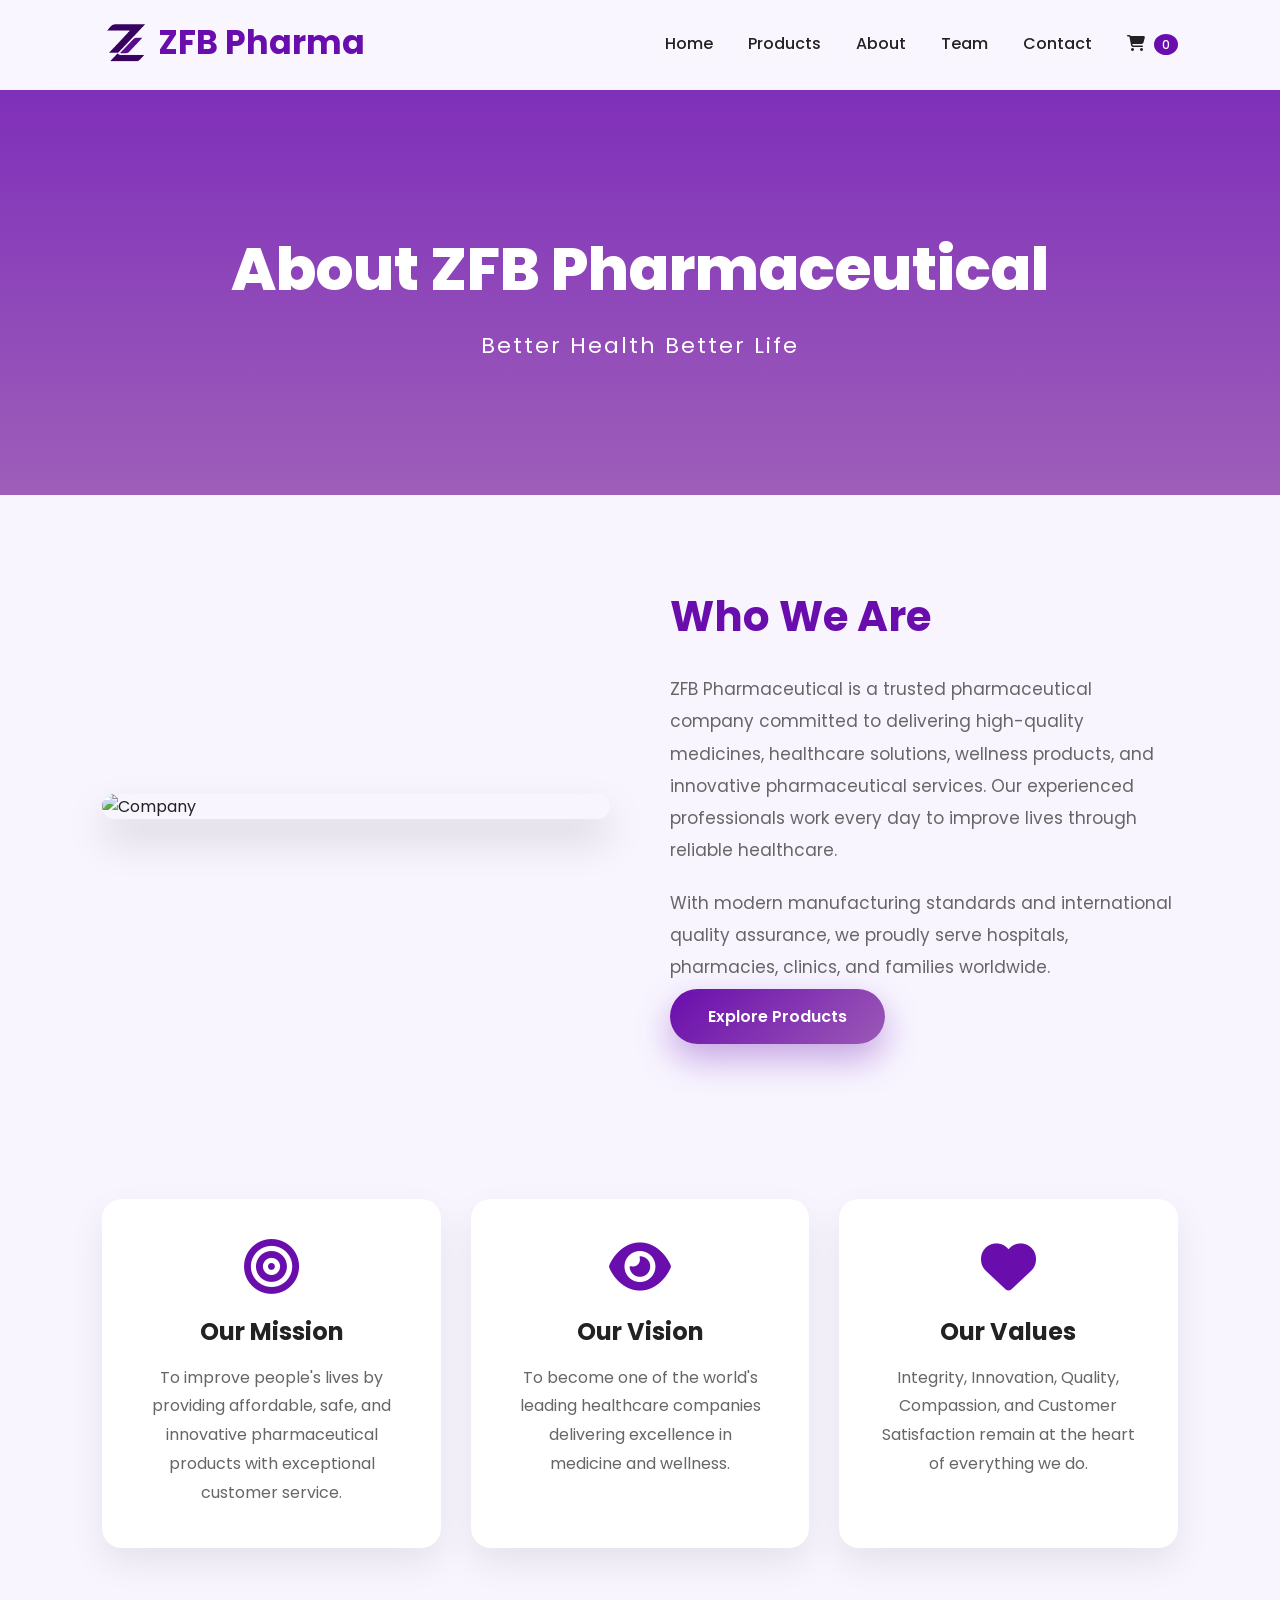
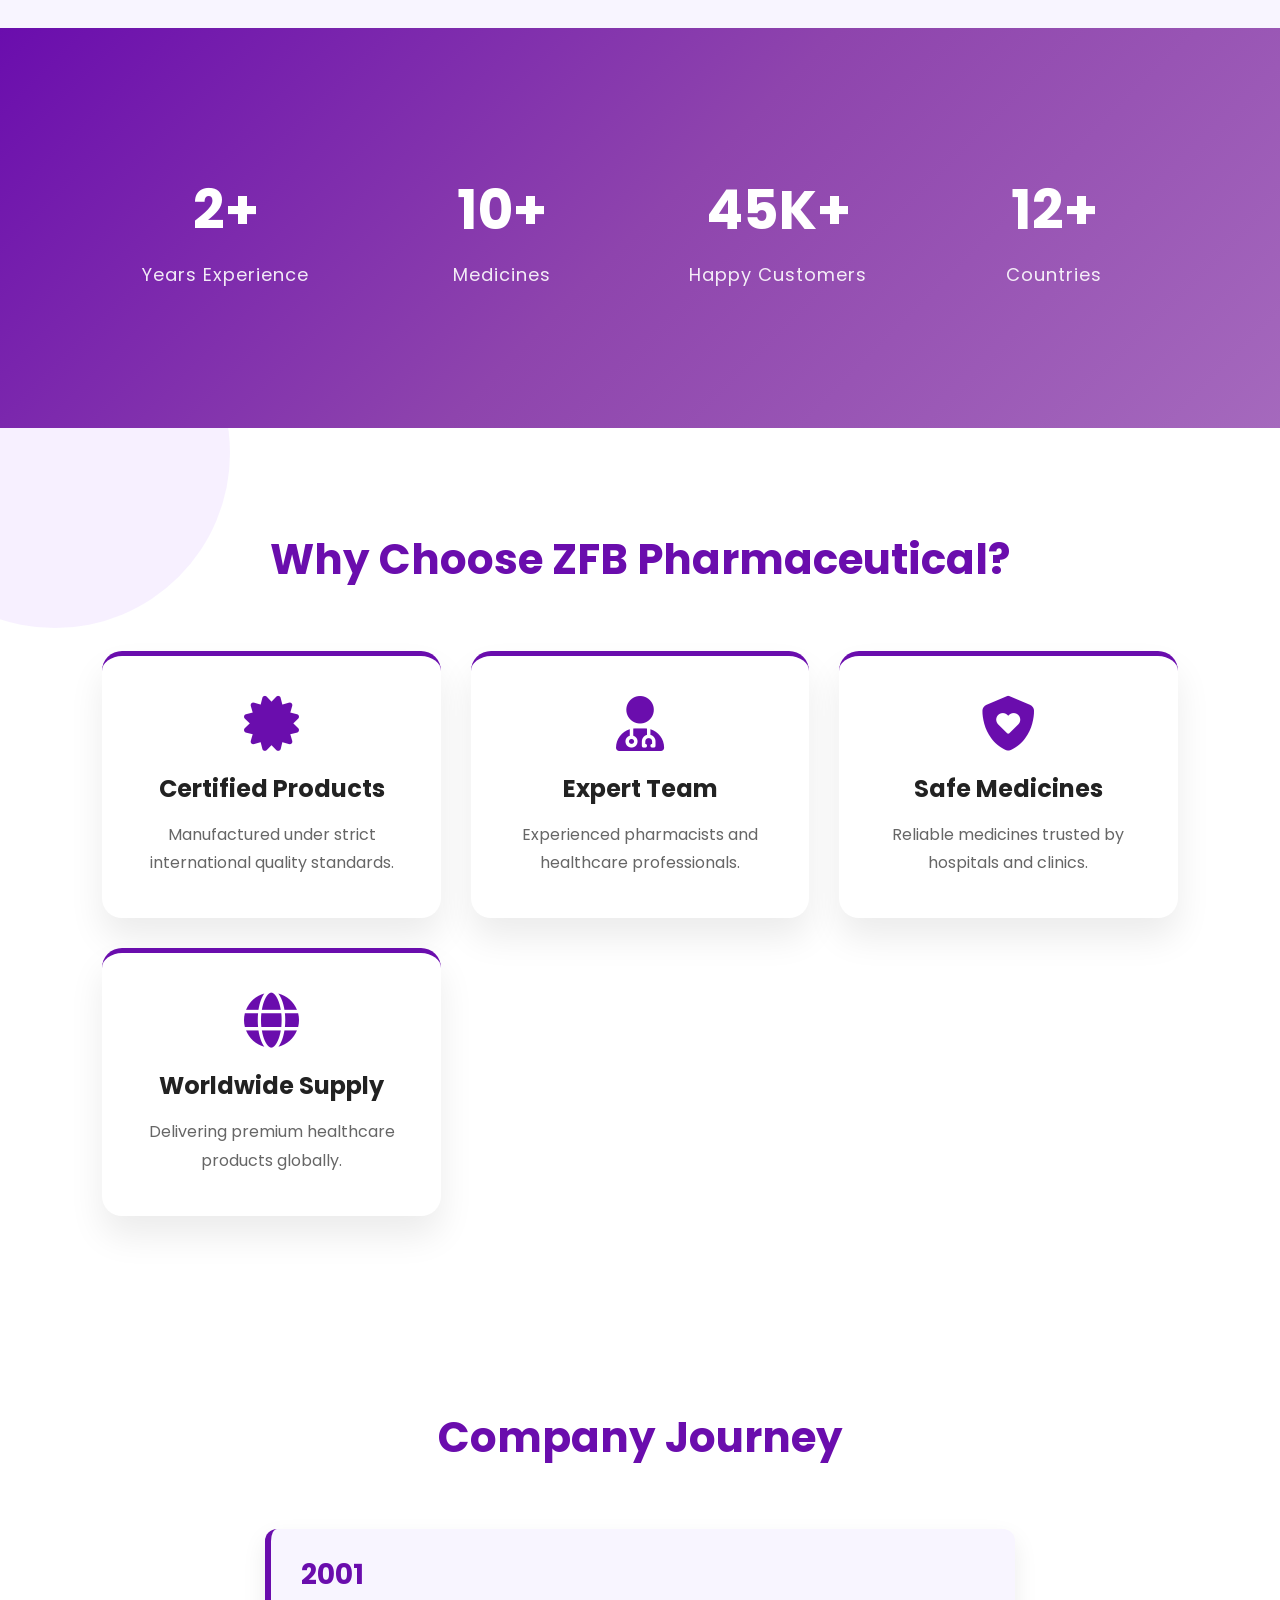
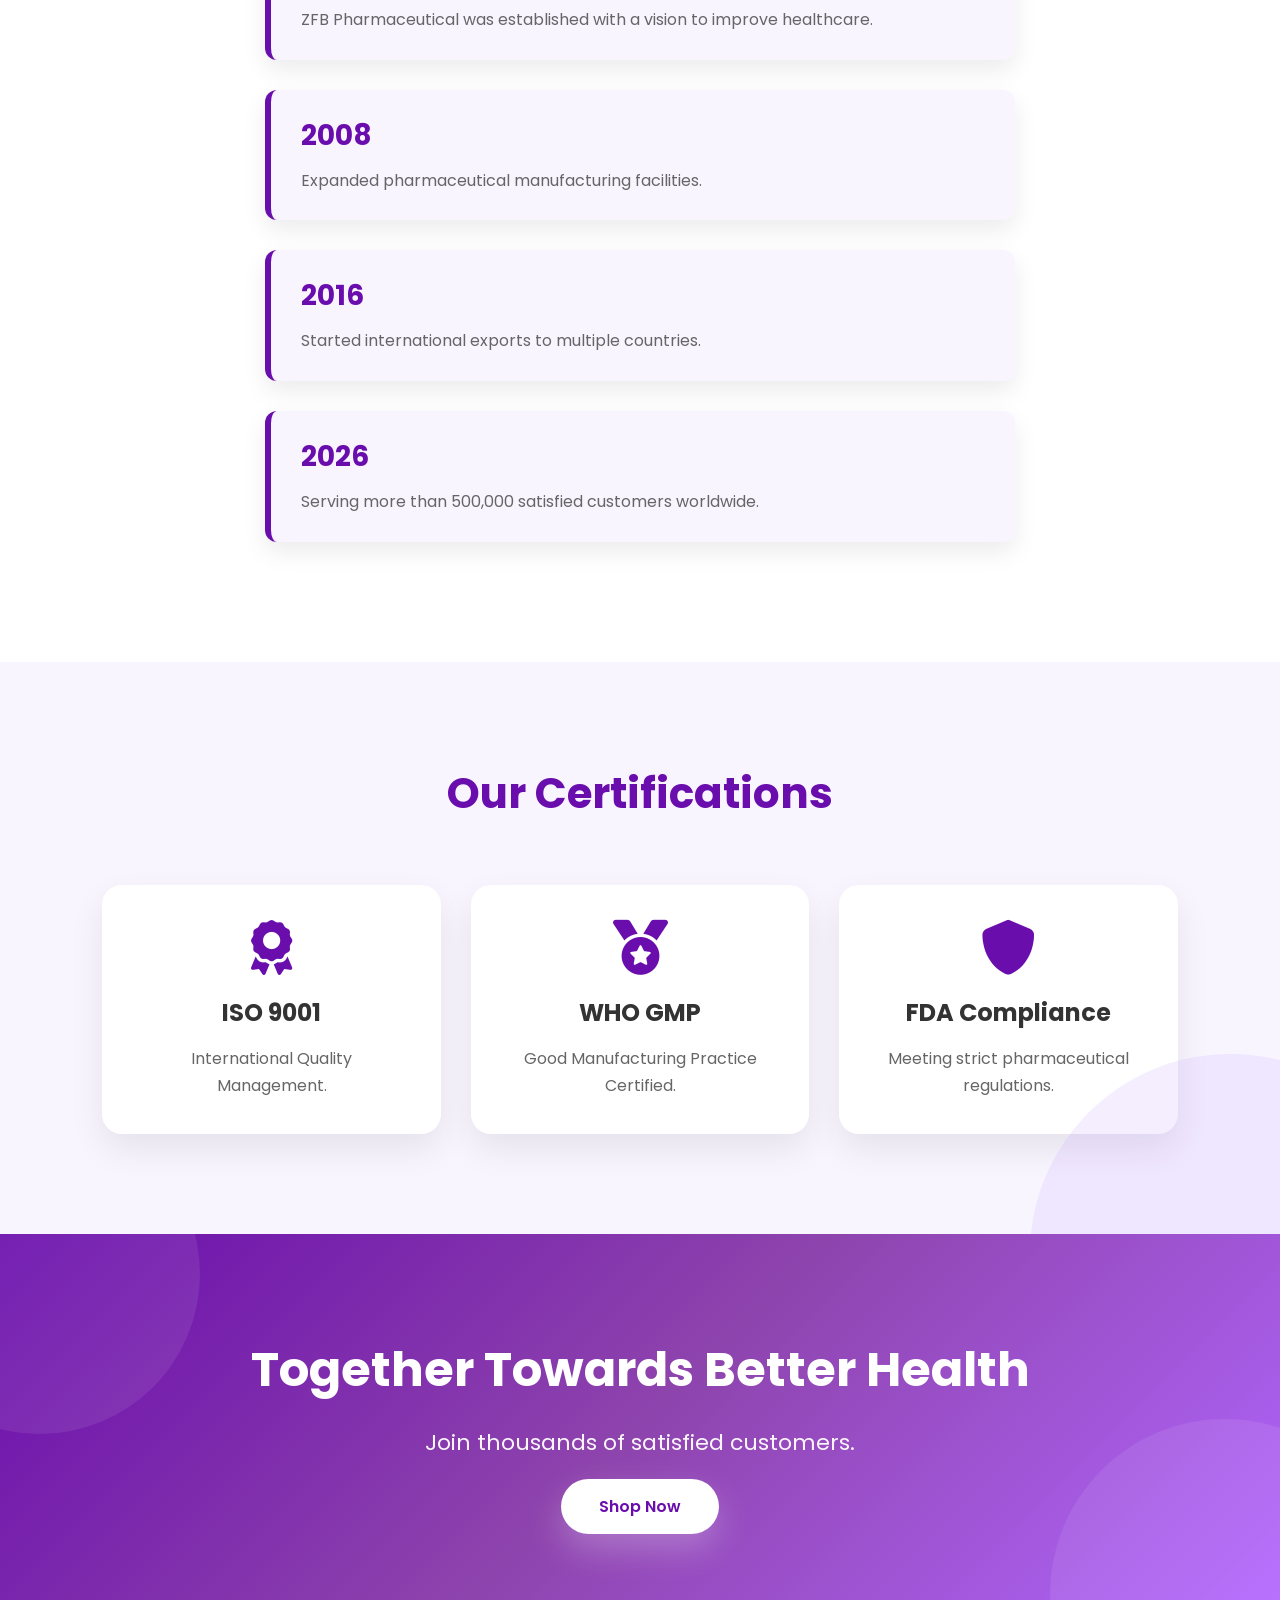
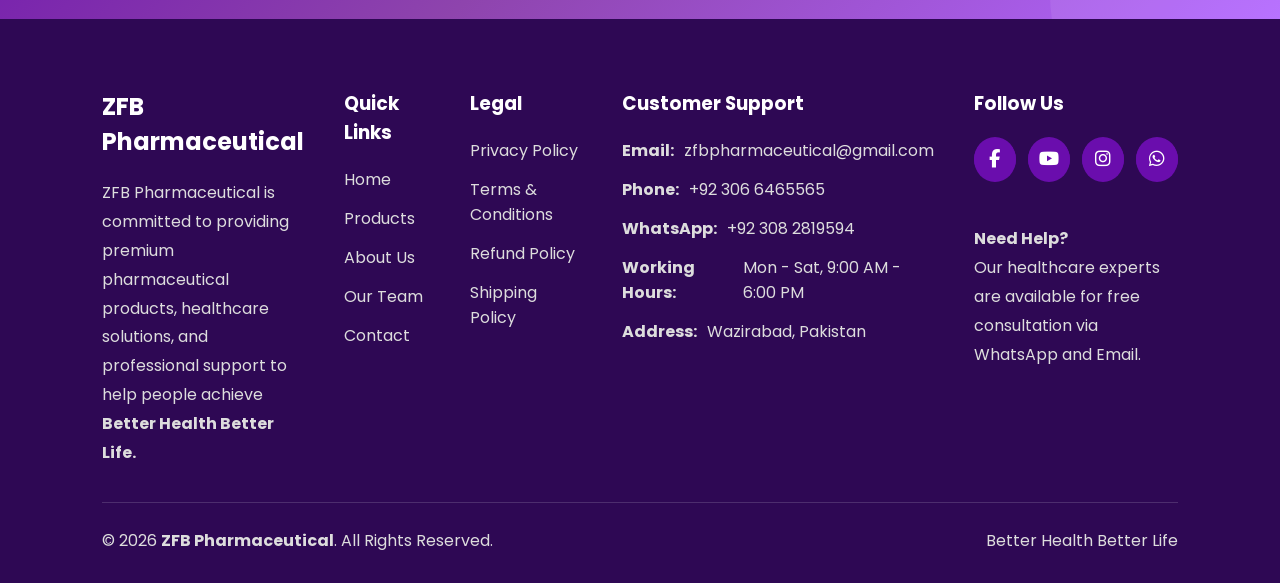
==== about.html @ 42e0e760 "Initial commit - ZFB Pharmaceuticals website" ====
<!DOCTYPE html>
<html lang="en">

<head>

    <meta charset="UTF-8">
    <meta name="viewport" content="width=device-width, initial-scale=1.0">

    <title>About Us | ZFB Pharmaceutical</title>

    <link rel="icon" type="image/png" href="assets/logo.png">
    <link rel="preconnect" href="https://fonts.googleapis.com">

    <link href="https://fonts.googleapis.com/css2?family=Poppins:wght@300;400;500;600;700;800&display=swap"
        rel="stylesheet">

    <link rel="stylesheet" href="https://cdnjs.cloudflare.com/ajax/libs/font-awesome/6.6.0/css/all.min.css">

    <link rel="stylesheet" href="css/style.css">
    <link rel="stylesheet" href="css/about.css">

</head>

<body>
    <!-- Navbar -->
    <div id="navbar"></div>

    <!-- HERO -->

    <section class="about-hero">

        <h1>About ZFB Pharmaceutical</h1>

        <p>

            Better Health Better Life

        </p>

    </section>

    <!-- ABOUT -->

    <section class="about-company">

        <div class="about-image">

            <img src="https://images.unsplash.com/photo-1576091160550-2173dba999ef?w=900" alt="Company">

        </div>

        <div class="about-content">

            <h2>Who We Are</h2>

            <p>

                ZFB Pharmaceutical is a trusted pharmaceutical company committed to delivering high-quality medicines, healthcare
                solutions, wellness products, and innovative pharmaceutical services. Our experienced professionals work
                every day to improve lives through reliable healthcare.

            </p>

            <p>

                With modern manufacturing standards and international quality assurance, we proudly serve hospitals,
                pharmacies, clinics, and families worldwide.

            </p>

            <a href="products.html" class="btn">

                Explore Products

            </a>

        </div>

    </section>

    <!-- MISSION -->

    <section class="mission">

        <div class="mission-card">

            <i class="fas fa-bullseye"></i>

            <h3>Our Mission</h3>

            <p>

                To improve people's lives by providing affordable, safe, and innovative pharmaceutical products with
                exceptional customer service.

            </p>

        </div>

        <div class="mission-card">

            <i class="fas fa-eye"></i>

            <h3>Our Vision</h3>

            <p>

                To become one of the world's leading healthcare companies delivering excellence in medicine and
                wellness.

            </p>

        </div>

        <div class="mission-card">

            <i class="fas fa-heart"></i>

            <h3>Our Values</h3>

            <p>

                Integrity, Innovation, Quality, Compassion, and Customer Satisfaction remain at the heart of everything
                we do.

            </p>

        </div>

    </section>

    <!-- STATS -->

    <section class="stats">

        <div class="box">

            <h2>2+</h2>

            <p>Years Experience</p>

        </div>

        <div class="box">

            <h2>10+</h2>

            <p>Medicines</p>

        </div>

        <div class="box">

            <h2>50K+</h2>

            <p>Happy Customers</p>

        </div>

        <div class="box">

            <h2>12+</h2>

            <p>Countries</p>

        </div>

    </section>

    <!-- WHY CHOOSE US -->

    <section class="features">

        <div class="title">

            <h2>Why Choose ZFB Pharmaceutical?</h2>

        </div>

        <div class="feature-grid">

            <div class="card">

                <i class="fas fa-certificate"></i>

                <h3>Certified Products</h3>

                <p>

                    Manufactured under strict international quality standards.

                </p>

            </div>

            <div class="card">

                <i class="fas fa-user-doctor"></i>

                <h3>Expert Team</h3>

                <p>

                    Experienced pharmacists and healthcare professionals.

                </p>

            </div>

            <div class="card">

                <i class="fas fa-shield-heart"></i>

                <h3>Safe Medicines</h3>

                <p>

                    Reliable medicines trusted by hospitals and clinics.

                </p>

            </div>

            <div class="card">

                <i class="fas fa-globe"></i>

                <h3>Worldwide Supply</h3>

                <p>

                    Delivering premium healthcare products globally.

                </p>

            </div>

        </div>

    </section>

    <!-- TIMELINE -->

    <section class="timeline">

        <h2>Company Journey</h2>

        <div class="timeline-item">

            <h3>2001</h3>

            <p>ZFB Pharmaceutical was established with a vision to improve healthcare.</p>

        </div>

        <div class="timeline-item">

            <h3>2008</h3>

            <p>Expanded pharmaceutical manufacturing facilities.</p>

        </div>

        <div class="timeline-item">

            <h3>2016</h3>

            <p>Started international exports to multiple countries.</p>

        </div>

        <div class="timeline-item">

            <h3>2026</h3>

            <p>Serving more than 500,000 satisfied customers worldwide.</p>

        </div>

    </section>

    <!-- CERTIFICATIONS -->

    <section class="services">

        <div class="title">

            <h2>Our Certifications</h2>

        </div>

        <div class="service-grid">

            <div class="service">

                <i class="fas fa-award"></i>

                <h3>ISO 9001</h3>

                <p>International Quality Management.</p>

            </div>

            <div class="service">

                <i class="fas fa-medal"></i>

                <h3>WHO GMP</h3>

                <p>Good Manufacturing Practice Certified.</p>

            </div>

            <div class="service">

                <i class="fas fa-shield"></i>

                <h3>FDA Compliance</h3>

                <p>Meeting strict pharmaceutical regulations.</p>

            </div>

        </div>

    </section>

    <!-- CTA -->

    <section class="cta">

        <h2>

            Together Towards Better Health

        </h2>

        <p>

            Join thousands of satisfied customers.

        </p>

        <a href="products.html" class="btn">

            Shop Now

        </a>

    </section>

    <div id="footer"></div>
    <script src="js/include.js"></script>
    <script src="js/app.js"></script>

</body>

</html>
---- css/style.css ----
/*=========================================
  GOOGLE FONT & RESET
=========================================*/
@import url("https://fonts.googleapis.com/css2?family=Poppins:wght@300;400;500;600;700;800&display=swap");

* {
  margin: 0;
  padding: 0;
  box-sizing: border-box;
  font-family: "Poppins", sans-serif;
}

html {
  scroll-behavior: smooth;
}

body {
  background: #f8f5ff;
  color: #222;
  overflow-x: hidden;
}

img {
  width: 100%;
  display: block;
}

a {
  text-decoration: none;
}

ul {
  list-style: none;
}

/*=========================================
COLORS
=========================================*/

:root {
  --primary: #6a0dad;
  --secondary: #8e44ad;
  --light: #f8f5ff;
  --dark: #25003d;
  --white: #ffffff;
  --shadow: 0 20px 40px rgba(0, 0, 0, 0.15);
  --gradient: linear-gradient(135deg, #6a0dad, #9b59b6);
}

/*=========================================
NAVBAR
=========================================*/

.navbar {
  position: fixed;
  top: 0;
  left: 0;
  width: 100%;

  padding: 18px 8%;

  display: flex;
  justify-content: space-between;
  align-items: center;

  background: rgba(255, 255, 255, 0.15);

  backdrop-filter: blur(18px);

  border-bottom: 1px solid rgba(255, 255, 255, 0.25);

  z-index: 9999;

  transition: 0.4s;
}

.logo {
  display: flex;
  align-items: center;
  gap: 10px;

  color: var(--primary);

  font-size: 22px;

  font-weight: 700;
}

.navbar .logo img {
  width: 46px !important;
  height: 46px !important;
}

.logo i {
  font-size: 30px;
}

.nav-links {
  display: flex;

  gap: 35px;

  align-items: center;
}

.nav-links a {
  color: #222;

  font-weight: 500;

  transition: 0.4s;

  position: relative;
}

.nav-links a:hover {
  color: var(--primary);
}

.nav-links a::after {
  content: "";

  position: absolute;

  bottom: -6px;

  left: 0;

  width: 0;

  height: 2px;

  background: var(--primary);

  transition: 0.4s;
}

.nav-links a:hover::after {
  width: 100%;
}

#cart-count {
  background: var(--primary);

  color: #fff;

  padding: 2px 8px;

  border-radius: 50%;

  font-size: 12px;

  margin-left: 5px;
}

.menu-btn {
  display: none;

  font-size: 25px;

  cursor: pointer;

  color: var(--primary);
}

/*=========================================
HERO SECTION
=========================================*/

.hero {
  min-height: 100vh;

  padding: 150px 8% 70px;

  display: grid;

  grid-template-columns: repeat(2, 1fr);

  align-items: center;

  gap: 60px;

  background:
    linear-gradient(rgba(255, 255, 255, 0.7), rgba(255, 255, 255, 0.7)),
    url("https://images.unsplash.com/photo-1579154204601-01588f351e67?auto=format&fit=crop&w=1800&q=80");

  background-size: cover;

  background-position: center;
}

.hero-content h4 {
  color: var(--primary);

  font-size: 22px;

  margin-bottom: 15px;

  letter-spacing: 2px;

  text-transform: uppercase;
}

.hero-content h1 {
  font-size: 65px;

  font-weight: 800;

  line-height: 1.2;

  margin-bottom: 20px;

  color: var(--dark);
}

.hero-content h1 span {
  color: var(--primary);

  display: block;
}

.hero-content p {
  font-size: 18px;

  line-height: 1.9;

  margin-bottom: 40px;

  color: #555;

  max-width: 620px;
}

.hero-buttons {
  display: flex;

  gap: 20px;

  flex-wrap: wrap;
}

/*=========================================
BUTTONS
=========================================*/

.btn {
  padding: 16px 38px;

  background: var(--gradient);

  color: #fff;

  border-radius: 50px;

  font-weight: 600;

  transition: 0.4s;

  box-shadow: 0 15px 35px rgba(106, 13, 173, 0.35);
}

.btn:hover {
  transform: translateY(-5px);

  box-shadow: 0 25px 45px rgba(106, 13, 173, 0.45);
}

.btn2 {
  padding: 16px 38px;

  border-radius: 50px;

  border: 2px solid var(--primary);

  color: var(--primary);

  font-weight: 600;

  transition: 0.4s;

  background: #fff;
}

.btn2:hover {
  background: var(--primary);

  color: #fff;
}

/*=========================================
HERO IMAGE
=========================================*/

.hero-image {
  position: relative;

  display: flex;

  justify-content: center;

  align-items: center;
}

.hero-image img {
  width: 520px;

  border-radius: 40px;

  box-shadow: var(--shadow);

  animation: floatImage 4s ease-in-out infinite;
}

.hero-image::before {
  content: "";

  position: absolute;

  width: 520px;

  height: 520px;

  background: radial-gradient(circle, #9b59b633, transparent);

  border-radius: 50%;

  z-index: -1;

  animation: pulse 4s infinite;
}

/*=========================================
SECTION TITLE
=========================================*/

.title {
  text-align: center;

  margin-bottom: 60px;
}

.title h2 {
  font-size: 42px;

  color: var(--primary);

  margin-bottom: 15px;
}

.title p {
  color: #666;

  font-size: 18px;
}

/*=========================================
COMMON CARDS
=========================================*/

.card {
  background: #fff;

  padding: 40px;

  border-radius: 20px;

  box-shadow: 0 20px 35px rgba(0, 0, 0, 0.08);

  transition: 0.4s;

  text-align: center;
}

.card:hover {
  transform: translateY(-12px);
}

.card i {
  font-size: 55px;

  color: var(--primary);

  margin-bottom: 20px;
}

.card h3 {
  margin-bottom: 15px;

  font-size: 24px;
}

.card p {
  line-height: 1.8;

  color: #666;
}

/*=========================================
ANIMATIONS
=========================================*/

@keyframes floatImage {
  0% {
    transform: translateY(0px);
  }

  50% {
    transform: translateY(-20px);
  }

  100% {
    transform: translateY(0px);
  }
}

@keyframes pulse {
  0% {
    transform: scale(1);

    opacity: 0.4;
  }

  50% {
    transform: scale(1.1);

    opacity: 0.2;
  }

  100% {
    transform: scale(1);

    opacity: 0.4;
  }
}

/*=========================================
UTILITY
=========================================*/

section {
  padding: 100px 8%;
}

::-webkit-scrollbar {
  width: 10px;
}

::-webkit-scrollbar-track {
  background: #eee;
}

::-webkit-scrollbar-thumb {
  background: var(--primary);

  border-radius: 20px;
}

::-webkit-scrollbar-thumb:hover {
  background: #4f0a86;
}

/*==================================================
FEATURES SECTION
==================================================*/

.features {
  background: #ffffff;
}

.feature-grid {
  display: grid;
  grid-template-columns: repeat(auto-fit, minmax(250px, 1fr));
  gap: 30px;
}

.feature-grid .card {
  border-top: 5px solid var(--primary);
  transition: 0.4s ease;
}

.feature-grid .card:hover {
  background: var(--primary);
  color: #fff;
  transform: translateY(-12px);
}

.feature-grid .card:hover p {
  color: #f3f3f3;
}

.feature-grid .card:hover i {
  color: #fff;
}

.feature-grid .card:hover h3 {
  color: #fff;
}

/*==================================================
STATISTICS
==================================================*/

.stats {
  background: linear-gradient(135deg, #6a0dad, #8e44ad, #a569bd);

  color: #fff;

  display: grid;

  grid-template-columns: repeat(auto-fit, minmax(220px, 1fr));

  gap: 30px;

  text-align: center;
}

.stats .box {
  padding: 40px 20px;
}

.stats .box h2 {
  font-size: 55px;

  font-weight: 700;

  margin-bottom: 10px;
}

.stats .box p {
  font-size: 18px;

  letter-spacing: 1px;

  opacity: 0.9;
}

/*==================================================
SERVICES
==================================================*/

.services {
  background: #f8f5ff;
}

.service-grid {
  display: grid;

  grid-template-columns: repeat(auto-fit, minmax(260px, 1fr));

  gap: 30px;
}

.service {
  background: #fff;

  padding: 40px;

  border-radius: 20px;

  text-align: center;

  transition: 0.4s;

  box-shadow: 0 15px 30px rgba(0, 0, 0, 0.08);
}

.service:hover {
  transform: translateY(-15px);

  box-shadow: 0 30px 45px rgba(106, 13, 173, 0.2);
}

.service i {
  font-size: 60px;

  color: var(--primary);

  margin-bottom: 25px;

  transition: 0.4s;
}

.service:hover i {
  transform: rotate(12deg) scale(1.15);
}

.service h3 {
  font-size: 24px;

  margin-bottom: 15px;

  color: #333;
}

.service p {
  color: #666;

  line-height: 1.8;
}

/*==================================================
CARD ANIMATION
==================================================*/

.card,
.service {
  animation: fadeUp 0.8s ease;
}

@keyframes fadeUp {
  0% {
    opacity: 0;

    transform: translateY(40px);
  }

  100% {
    opacity: 1;

    transform: translateY(0);
  }
}

/*==================================================
HOVER GLOW
==================================================*/

.card:hover,
.service:hover {
  position: relative;
}

.card:hover::before,
.service:hover::before {
  content: "";

  position: absolute;

  inset: 0;

  border-radius: 20px;

  background: linear-gradient(
    45deg,
    transparent,
    rgba(255, 255, 255, 0.15),
    transparent
  );

  animation: shine 1.2s;
}

@keyframes shine {
  0% {
    transform: translateX(-100%);
  }

  100% {
    transform: translateX(100%);
  }
}

/*==================================================
BACKGROUND DECORATION
==================================================*/

.features,
.services {
  position: relative;

  overflow: hidden;
}

.features::before {
  content: "";

  position: absolute;

  width: 350px;

  height: 350px;

  background: #d7b6ff;

  border-radius: 50%;

  top: -150px;

  left: -120px;

  opacity: 0.2;
}

.services::after {
  content: "";

  position: absolute;

  width: 400px;

  height: 400px;

  background: #bb8cff;

  border-radius: 50%;

  bottom: -220px;

  right: -150px;

  opacity: 0.15;
}

/*==================================================
ICON ANIMATION
==================================================*/

.card i,
.service i {
  animation: floatIcon 4s infinite ease-in-out;
}

@keyframes floatIcon {
  0% {
    transform: translateY(0);
  }

  50% {
    transform: translateY(-8px);
  }

  100% {
    transform: translateY(0);
  }
}

/*=========================================
FREE CONSULTATION
=========================================*/

.consultation {
  padding: 100px 8%;

  background: #f8f5ff;
}

.consultation-content {
  display: grid;

  grid-template-columns: 2fr 1fr;

  gap: 50px;

  align-items: center;
}

.consultation-tag {
  display: inline-block;

  background: #ead7ff;

  color: #6a0dad;

  padding: 10px 20px;

  border-radius: 50px;

  font-weight: 600;

  margin-bottom: 20px;
}

.consultation-tag i {
  margin-right: 8px;
}

.consultation-text h2 {
  font-size: 46px;

  color: #2e0854;

  margin-bottom: 25px;

  line-height: 1.3;
}

.consultation-text p {
  font-size: 18px;

  color: #666;

  line-height: 1.9;

  margin-bottom: 35px;
}

.consultation-points {
  display: grid;

  grid-template-columns: repeat(2, 1fr);

  gap: 20px;
}

.point {
  display: flex;

  align-items: center;

  gap: 12px;

  font-size: 17px;

  font-weight: 500;
}

.point i {
  color: #6a0dad;

  font-size: 22px;
}

.consultation-card {
  background: #fff;

  padding: 40px;

  border-radius: 25px;

  box-shadow: 0 20px 40px rgba(0, 0, 0, 0.08);

  text-align: center;
}

.consultation-card h3 {
  font-size: 30px;

  color: #6a0dad;

  margin-bottom: 15px;
}

.consultation-card p {
  margin-bottom: 30px;

  color: #666;
}

.consult-btn {
  display: block;

  padding: 16px;

  margin-bottom: 18px;

  border-radius: 50px;

  text-decoration: none;

  font-weight: 600;

  transition: 0.3s;
}

.consult-btn i {
  margin-right: 10px;
}

.whatsapp {
  background: #25d366;

  color: #fff;
}

.whatsapp:hover {
  background: #1fa855;

  transform: translateY(-4px);
}

.email {
  background: #6a0dad;

  color: #fff;
}

.email:hover {
  background: #8e44ad;

  transform: translateY(-4px);
}

.consult-note {
  margin-top: 20px;

  color: #666;

  font-size: 15px;
}

.consult-note i {
  color: #6a0dad;

  margin-right: 8px;
}

@media (max-width: 992px) {
  .consultation-content {
    grid-template-columns: 1fr;
  }

  .consultation-points {
    grid-template-columns: 1fr;
  }
}

@media (max-width: 768px) {
  .consultation {
    padding: 70px 5%;
  }

  .consultation-text h2 {
    font-size: 34px;
  }

  .consultation-text p {
    font-size: 16px;
  }
}

/*=========================================
CALL TO ACTION (CTA)
=========================================*/

.cta {
  background: linear-gradient(135deg, #6a0dad, #8e44ad, #b266ff);
  color: #fff;
  text-align: center;
  padding: 100px 8%;
  position: relative;
  overflow: hidden;
}

.cta::before {
  content: "";
  position: absolute;
  width: 320px;
  height: 320px;
  background: rgba(255, 255, 255, 0.08);
  border-radius: 50%;
  top: -120px;
  left: -120px;
}

.cta::after {
  content: "";
  position: absolute;
  width: 350px;
  height: 350px;
  background: rgba(255, 255, 255, 0.08);
  border-radius: 50%;
  bottom: -150px;
  right: -120px;
}

.cta h2 {
  font-size: 48px;
  margin-bottom: 20px;
  font-weight: 700;
  position: relative;
  z-index: 2;
}

.cta p {
  font-size: 22px;
  margin-bottom: 35px;
  opacity: 0.95;
  position: relative;
  z-index: 2;
}

.cta .btn {
  background: #fff;
  color: var(--primary);
  box-shadow: 0 15px 35px rgba(255, 255, 255, 0.25);
  position: relative;
  z-index: 2;
}

.cta .btn:hover {
  background: #f2e7ff;
  transform: translateY(-6px);
}

/*=========================================
FOOTER
=========================================*/

footer {
  background: #22003a;
  color: #fff;
  padding: 70px 8% 30px;
}

.footer-grid {
  display: grid;
  grid-template-columns: repeat(auto-fit, minmax(230px, 1fr));
  gap: 40px;
}

.footer-grid h2,
.footer-grid h3 {
  margin-bottom: 20px;
}

.footer-grid p {
  color: #ddd;
  line-height: 1.8;
}

.footer-grid ul li {
  margin-bottom: 12px;
}

.footer-grid ul li a {
  color: #ddd;
  transition: 0.3s;
}

.footer-grid ul li a:hover {
  color: #c084fc;
  padding-left: 8px;
}

.social {
  display: flex;
  gap: 15px;
  margin-top: 15px;
}

.social i {
  width: 45px;
  height: 45px;
  background: #6a0dad;
  border-radius: 50%;
  display: flex;
  justify-content: center;
  align-items: center;
  cursor: pointer;
  transition: 0.3s;
  font-size: 18px;
}

.social i:hover {
  background: #c084fc;
  color: #22003a;
  transform: translateY(-6px) rotate(360deg);
}

footer hr {
  border: none;
  height: 1px;
  background: rgba(255, 255, 255, 0.15);
  margin: 45px 0 25px;
}

.copyright {
  text-align: center;
  color: #ccc;
  font-size: 15px;
}

/*=========================================
PROFESSIONAL FOOTER
=========================================*/

footer {
  background: #2e0854;

  color: #fff;

  padding: 70px 8% 30px;
}

.footer-grid {
  display: grid;

  grid-template-columns: 2fr 1fr 1.3fr 1.2fr 1fr;

  gap: 40px;
}

.footer-grid h2,
.footer-grid h3 {
  margin-bottom: 20px;

  color: #fff;
}

.footer-grid p {
  line-height: 1.8;

  color: #ddd;
}

.footer-grid ul {
  list-style: none;

  padding: 0;
}

.footer-grid ul li {
  margin-bottom: 14px;

  display: flex;

  align-items: center;

  gap: 10px;

  color: #ddd;
}

.footer-grid ul li i {
  color: #c084fc;

  width: 20px;
}

.footer-grid ul li a {
  color: #ddd;

  text-decoration: none;

  transition: 0.3s;
}

.footer-grid ul li a:hover {
  color: #fff;

  padding-left: 6px;
}

.social {
  display: flex;

  gap: 12px;

  margin-bottom: 20px;
}

.social a {
  width: 42px;

  height: 42px;

  display: flex;

  justify-content: center;

  align-items: center;

  background: #6a0dad;

  border-radius: 50%;

  color: #fff;

  text-decoration: none;

  transition: 0.3s;
}

.social a:hover {
  background: #c084fc;

  color: #2e0854;

  transform: translateY(-5px);
}

.footer-bottom {
  margin-top: 25px;

  display: flex;

  justify-content: space-between;

  align-items: center;

  flex-wrap: wrap;

  gap: 15px;

  color: #ddd;
}

footer hr {
  margin: 35px 0 25px;

  border: none;

  height: 1px;

  background: rgba(255, 255, 255, 0.15);
}

@media (max-width: 1100px) {
  .footer-grid {
    grid-template-columns: repeat(2, 1fr);
  }
}

@media (max-width: 768px) {
  .footer-grid {
    grid-template-columns: 1fr;
  }

  .footer-bottom {
    flex-direction: column;

    text-align: center;
  }
}

/*=========================================
TESTIMONIALS
=========================================*/

.testimonials {
  padding: 100px 8%;

  background: #ffffff;
}

.testimonial-grid {
  display: grid;

  grid-template-columns: repeat(auto-fit, minmax(330px, 1fr));

  gap: 30px;

  margin-top: 50px;
}

.testimonial-card {
  background: #fff;

  padding: 35px;

  border-radius: 20px;

  box-shadow: 0 15px 35px rgba(0, 0, 0, 0.08);

  transition: 0.35s;

  position: relative;

  overflow: hidden;

  border-top: 5px solid #6a0dad;
}

.testimonial-card:hover {
  transform: translateY(-10px);

  box-shadow: 0 25px 45px rgba(106, 13, 173, 0.15);
}

.quote {
  font-size: 45px;

  color: #c084fc;

  margin-bottom: 20px;
}

.testimonial-card p {
  color: #666;

  line-height: 1.8;

  margin-bottom: 25px;

  font-size: 16px;
}

.testimonial-user {
  display: flex;

  align-items: center;

  gap: 15px;

  margin-bottom: 20px;
}

.testimonial-user img {
  width: 70px;

  height: 70px;

  border-radius: 50%;

  object-fit: cover;

  border: 4px solid #e9d5ff;
}

.testimonial-user h4 {
  margin-bottom: 5px;

  font-size: 18px;

  color: #222;
}

.testimonial-user span {
  color: #777;

  font-size: 14px;
}

.stars {
  color: #ffd700;

  font-size: 18px;
}

@media (max-width: 768px) {
  .testimonials {
    padding: 70px 5%;
  }

  .testimonial-grid {
    grid-template-columns: 1fr;
  }
}

/*=========================================
REVEAL ANIMATION
=========================================*/

.reveal {
  opacity: 0;
  transform: translateY(60px);
  transition: all 0.8s ease;
}

.reveal.active {
  opacity: 1;
  transform: translateY(0);
}

/*=========================================
RESPONSIVE
=========================================*/

@media (max-width: 992px) {
  .hero {
    grid-template-columns: 1fr;
    text-align: center;
  }

  .hero-content {
    order: 2;
  }

  .hero-image {
    order: 1;
  }

  .hero-image img {
    width: 420px;
    margin: auto;
  }

  .hero-buttons {
    justify-content: center;
  }

  .hero-content h1 {
    font-size: 50px;
  }
}

@media (max-width: 768px) {
  .nav-links {
    position: absolute;
    top: 85px;
    left: -100%;
    width: 100%;
    background: #fff;
    flex-direction: column;
    padding: 30px 0;
    transition: 0.4s;
    box-shadow: 0 10px 20px rgba(0, 0, 0, 0.1);
  }

  .nav-links.active {
    left: 0;
  }

  .menu-btn {
    display: block;
  }

  .hero {
    padding-top: 120px;
  }

  .hero-content h1 {
    font-size: 42px;
  }

  .hero-content p {
    font-size: 16px;
  }

  .hero-image img {
    width: 320px;
  }

  .title h2 {
    font-size: 34px;
  }

  .cta h2 {
    font-size: 36px;
  }

  .cta p {
    font-size: 18px;
  }

  .stats .box h2 {
    font-size: 42px;
  }
}

@media (max-width: 480px) {
  .navbar {
    padding: 15px 5%;
  }

  section {
    padding: 70px 5%;
  }

  .hero-content h1 {
    font-size: 34px;
  }

  .hero-content h4 {
    font-size: 18px;
  }

  .btn,
  .btn2 {
    width: 100%;
    text-align: center;
  }

  .hero-buttons {
    flex-direction: column;
  }

  .hero-image img {
    width: 260px;
  }

  .title h2 {
    font-size: 28px;
  }

  .card,
  .service {
    padding: 25px;
  }

  .stats {
    gap: 10px;
  }

  .stats .box {
    padding: 20px;
  }

  .footer-grid {
    text-align: center;
  }

  .social {
    justify-content: center;
  }
}

/*=========================================
SCROLL TO TOP BUTTON
=========================================*/

#scrollTop {
  position: fixed;
  right: 25px;
  bottom: 25px;
  width: 50px;
  height: 50px;
  background: var(--primary);
  color: #fff;
  border-radius: 50%;
  display: flex;
  justify-content: center;
  align-items: center;
  cursor: pointer;
  font-size: 20px;
  box-shadow: 0 15px 30px rgba(106, 13, 173, 0.35);
  opacity: 0;
  visibility: hidden;
  transition: 0.3s;
  z-index: 999;
}

#scrollTop.show {
  opacity: 1;
  visibility: visible;
}

#scrollTop:hover {
  transform: translateY(-5px);
  background: #8e44ad;
}
---- css/about.css ----
/*=========================================
ABOUT HERO
=========================================*/

.about-hero {
  margin-top: 90px;
  min-height: 45vh;
  display: flex;
  flex-direction: column;
  justify-content: center;
  align-items: center;
  text-align: center;
  color: #fff;
  background:
    linear-gradient(rgba(106, 13, 173, 0.85), rgba(142, 68, 173, 0.85)),
    url("https://images.unsplash.com/photo-1576091160550-2173dba999ef?auto=format&fit=crop&w=1600&q=80");
  background-size: cover;
  background-position: center;
}

.about-hero h1 {
  font-size: 60px;
  font-weight: 800;
  margin-bottom: 15px;
}

.about-hero p {
  font-size: 22px;
  letter-spacing: 2px;
}

/*=========================================
ABOUT COMPANY
=========================================*/

.about-company {
  padding: 90px 8%;
  display: grid;
  grid-template-columns: repeat(2, 1fr);
  gap: 60px;
  align-items: center;
}

.about-image img {
  width: 100%;
  border-radius: 25px;
  box-shadow: 0 20px 40px rgba(0, 0, 0, 0.15);
}

.about-content h2 {
  color: #6a0dad;
  font-size: 42px;
  margin-bottom: 25px;
}

.about-content p {
  color: #666;
  font-size: 17px;
  line-height: 1.9;
  margin-bottom: 20px;
}

/*=========================================
MISSION
=========================================*/

.mission {
  padding: 80px 8%;
  display: grid;
  grid-template-columns: repeat(auto-fit, minmax(280px, 1fr));
  gap: 30px;
  background: #f8f5ff;
}

.mission-card {
  background: #fff;
  padding: 40px;
  border-radius: 20px;
  text-align: center;
  box-shadow: 0 15px 35px rgba(0, 0, 0, 0.08);
  transition: 0.35s;
}

.mission-card:hover {
  transform: translateY(-10px);
  box-shadow: 0 25px 45px rgba(106, 13, 173, 0.18);
}

.mission-card i {
  font-size: 55px;
  color: #6a0dad;
  margin-bottom: 20px;
}

.mission-card h3 {
  font-size: 24px;
  margin-bottom: 15px;
}

.mission-card p {
  color: #666;
  line-height: 1.8;
}

/*=========================================
TIMELINE
=========================================*/

.timeline {
  padding: 90px 8%;
  background: #fff;
}

.timeline h2 {
  text-align: center;
  color: #6a0dad;
  font-size: 42px;
  margin-bottom: 60px;
}

.timeline-item {
  position: relative;
  margin: 30px auto;
  padding: 25px 30px;
  max-width: 750px;
  background: #f8f5ff;
  border-left: 6px solid #6a0dad;
  border-radius: 12px;
  box-shadow: 0 10px 25px rgba(0, 0, 0, 0.08);
  transition: 0.3s;
}

.timeline-item:hover {
  transform: translateX(8px);
}

.timeline-item h3 {
  color: #6a0dad;
  margin-bottom: 10px;
  font-size: 28px;
}

.timeline-item p {
  color: #666;
  line-height: 1.8;
}

/*=========================================
CERTIFICATIONS
=========================================*/

.services {
  background: #f8f5ff;
}

.service-grid {
  display: grid;
  grid-template-columns: repeat(auto-fit, minmax(260px, 1fr));
  gap: 30px;
}

.service {
  background: #fff;
  padding: 35px;
  text-align: center;
  border-radius: 20px;
  box-shadow: 0 15px 35px rgba(0, 0, 0, 0.08);
  transition: 0.35s;
}

.service:hover {
  transform: translateY(-10px);
}

.service i {
  font-size: 55px;
  color: #6a0dad;
  margin-bottom: 20px;
}

.service h3 {
  margin-bottom: 15px;
  font-size: 24px;
}

.service p {
  color: #666;
  line-height: 1.7;
}

/*=========================================
ANIMATIONS
=========================================*/

.about-company,
.mission-card,
.timeline-item,
.service {
  animation: fadeUp 0.8s ease;
}

@keyframes fadeUp {
  0% {
    opacity: 0;
    transform: translateY(40px);
  }

  100% {
    opacity: 1;
    transform: translateY(0);
  }
}

/*=========================================
RESPONSIVE
=========================================*/

@media (max-width: 992px) {
  .about-company {
    grid-template-columns: 1fr;
  }

  .about-content {
    text-align: center;
  }
}

@media (max-width: 768px) {
  .about-hero h1 {
    font-size: 42px;
  }

  .about-hero p {
    font-size: 18px;
  }

  .about-content h2 {
    font-size: 34px;
  }

  .timeline h2 {
    font-size: 34px;
  }

  .timeline-item {
    padding: 20px;
  }
}

@media (max-width: 480px) {
  .about-company {
    padding: 60px 5%;
  }

  .mission {
    padding: 60px 5%;
  }

  .timeline {
    padding: 60px 5%;
  }

  .about-hero {
    padding: 40px 20px;
  }

  .about-hero h1 {
    font-size: 34px;
  }

  .about-content h2 {
    font-size: 28px;
  }

  .timeline h2 {
    font-size: 28px;
  }

  .timeline-item h3 {
    font-size: 22px;
  }
}
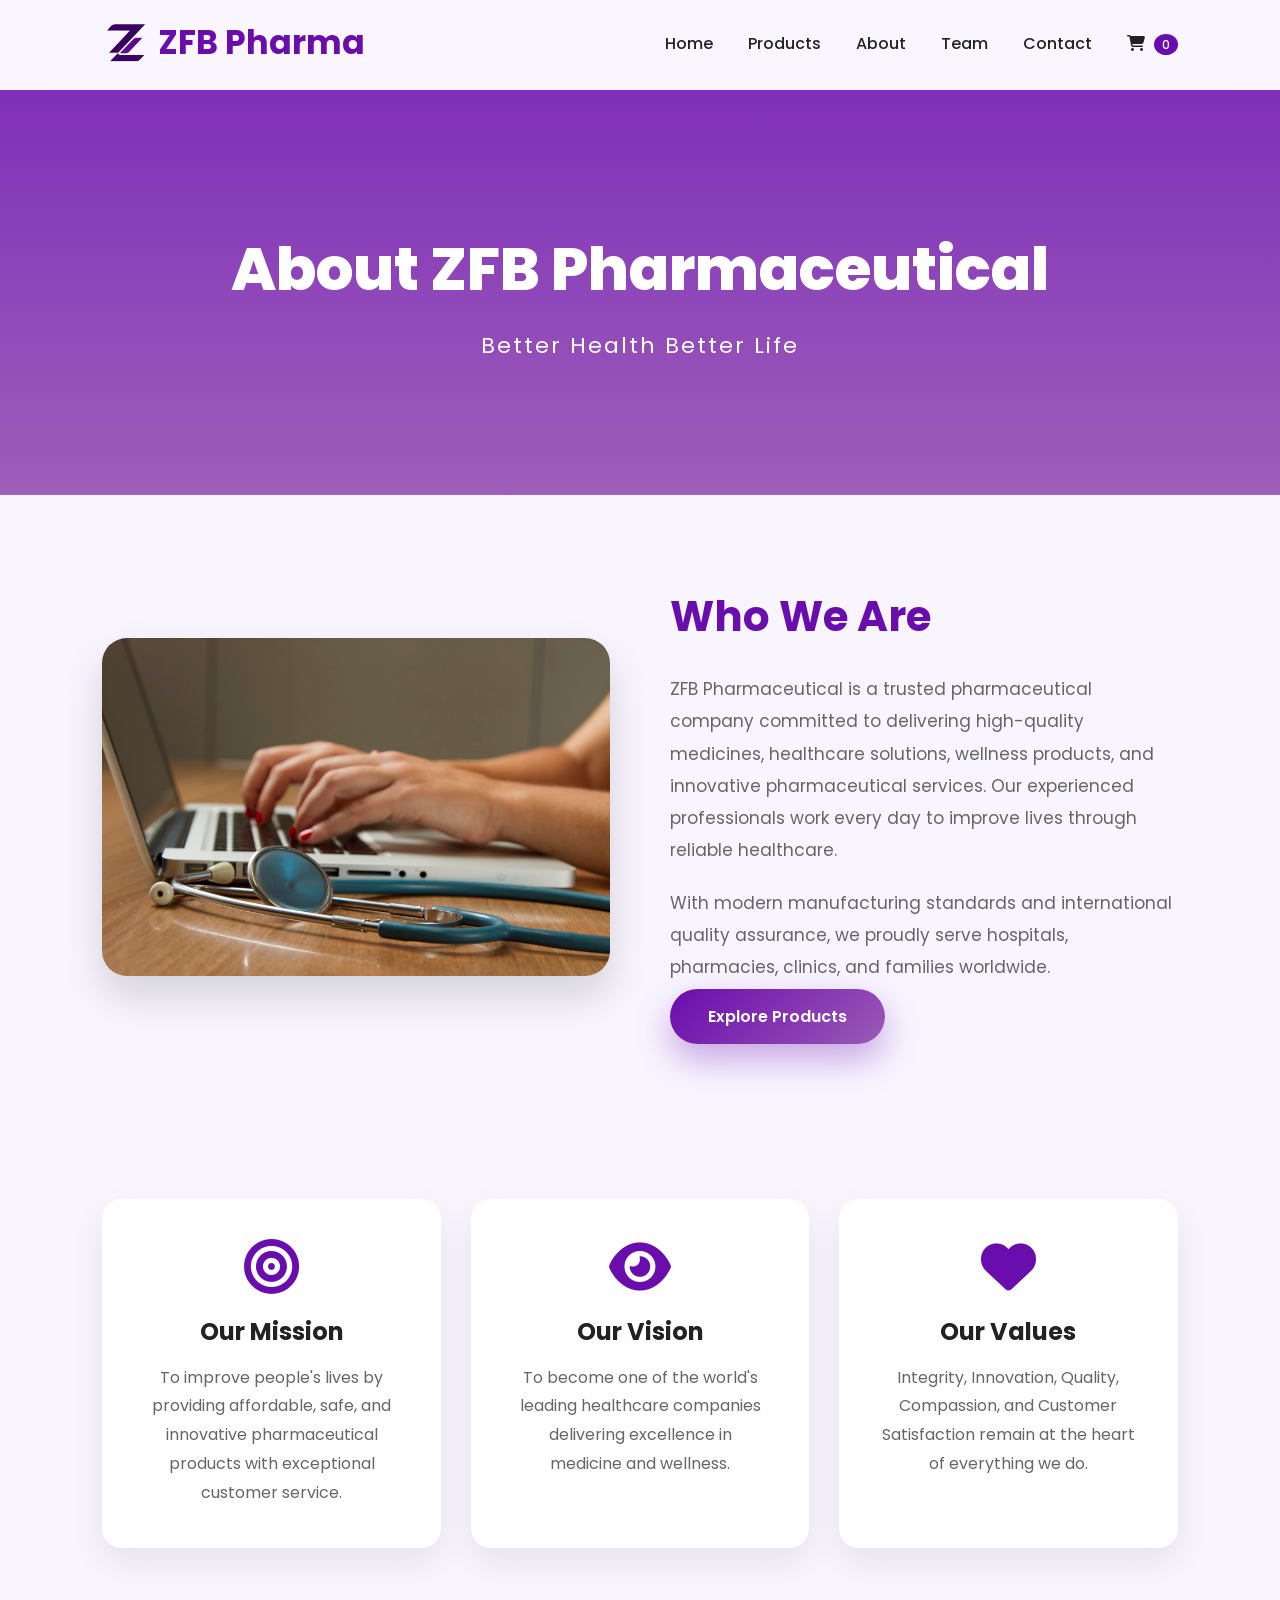
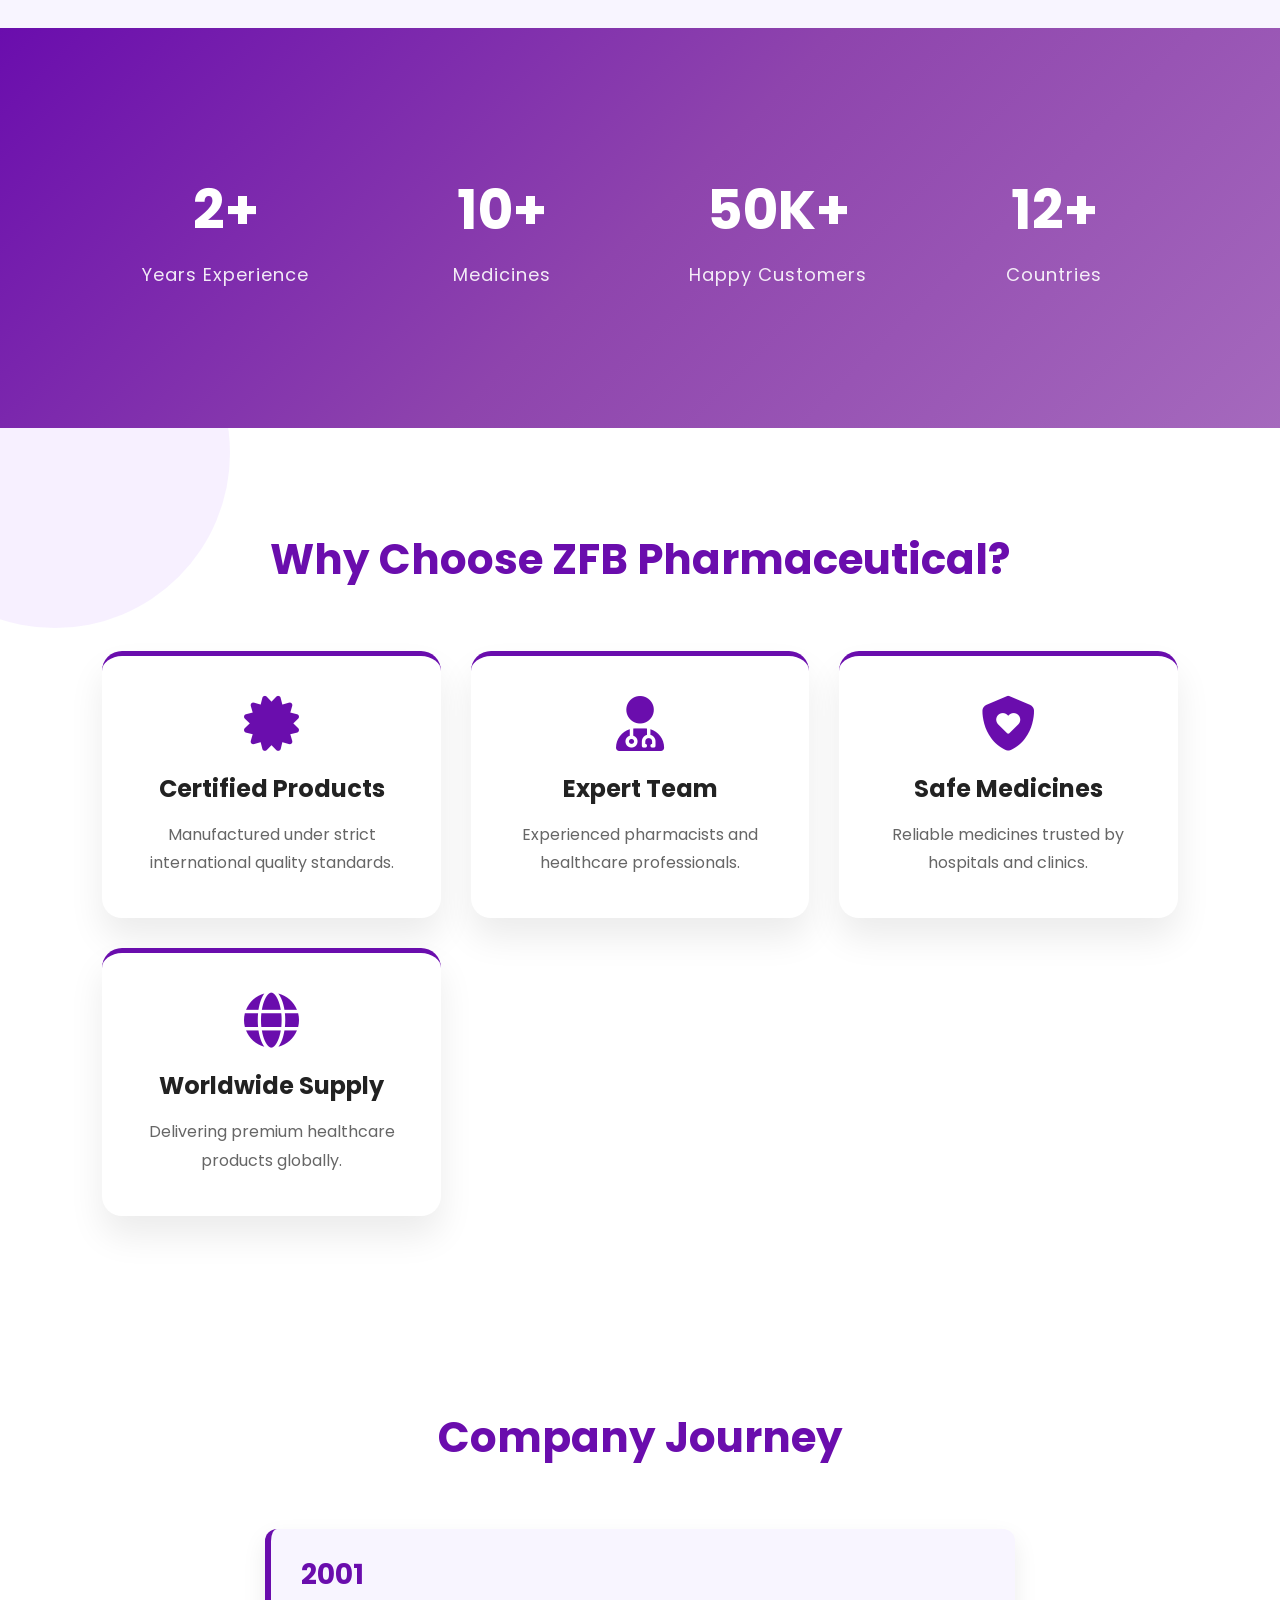
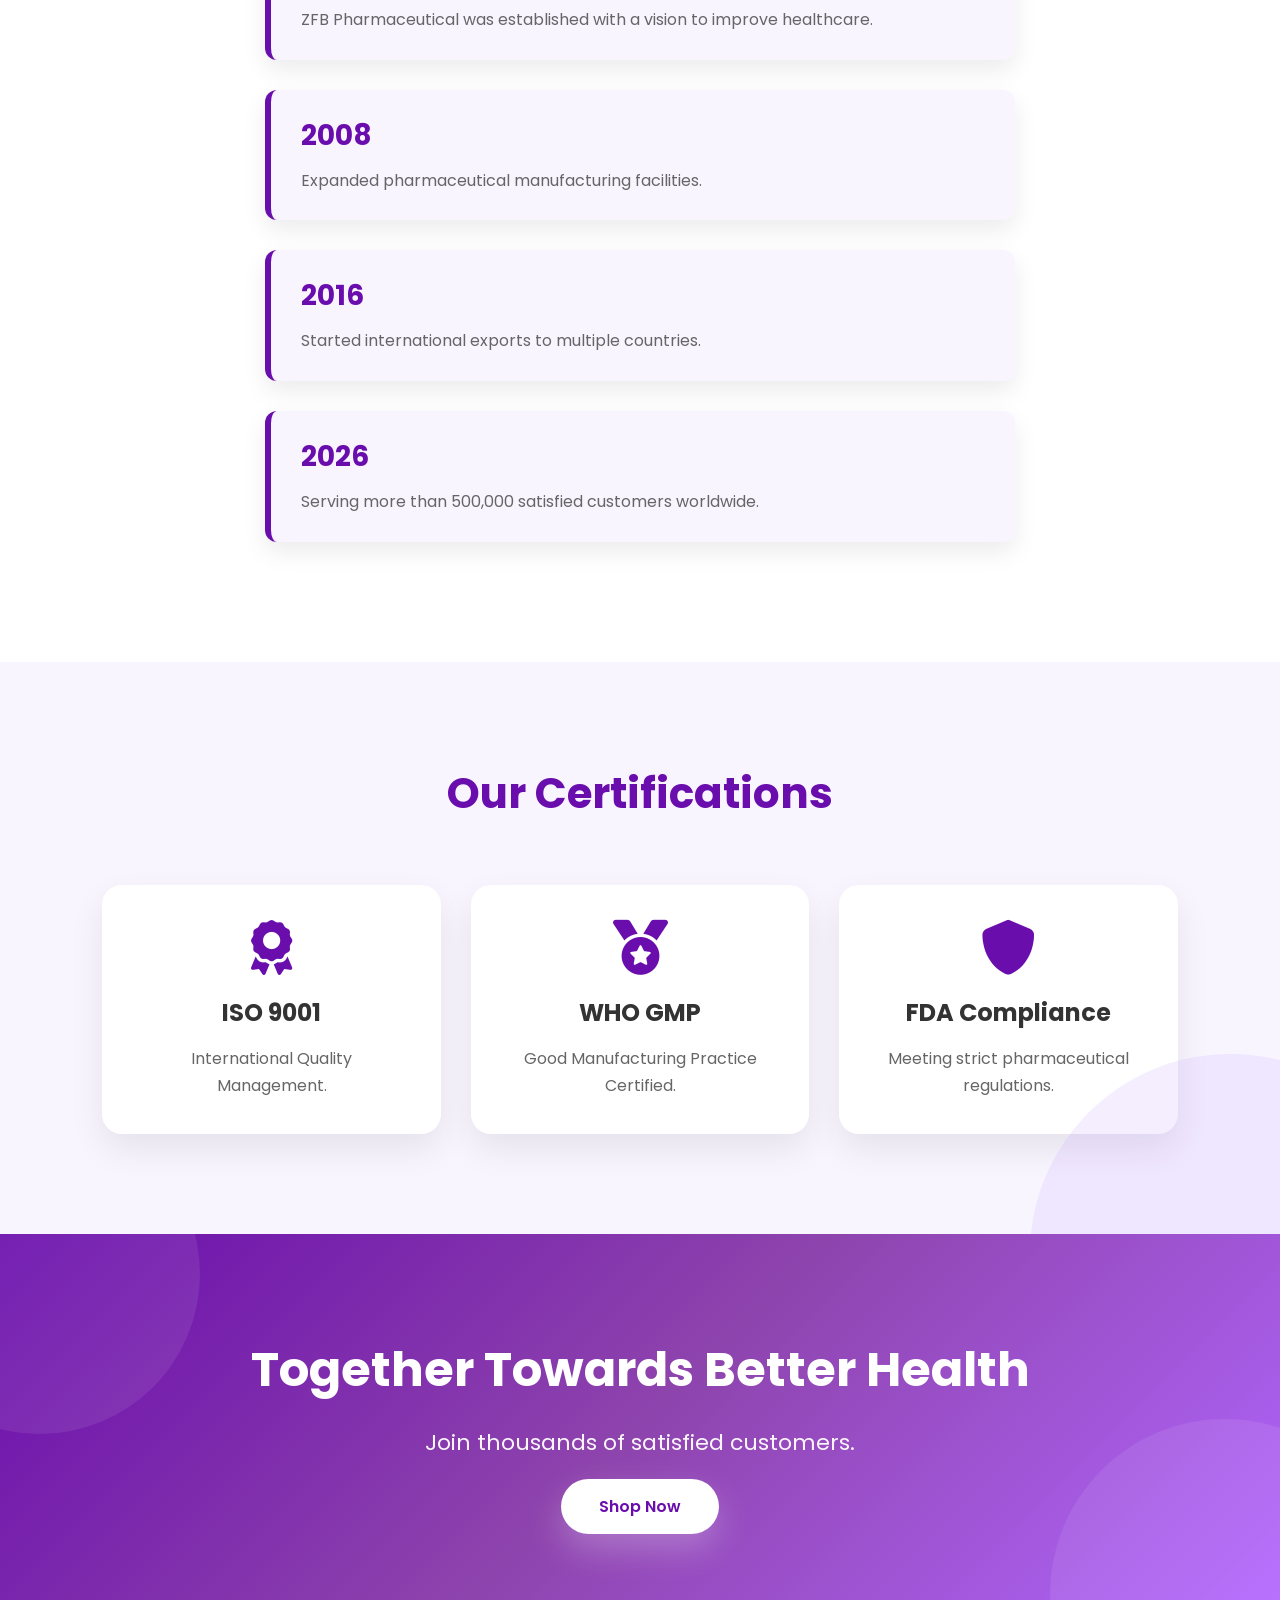
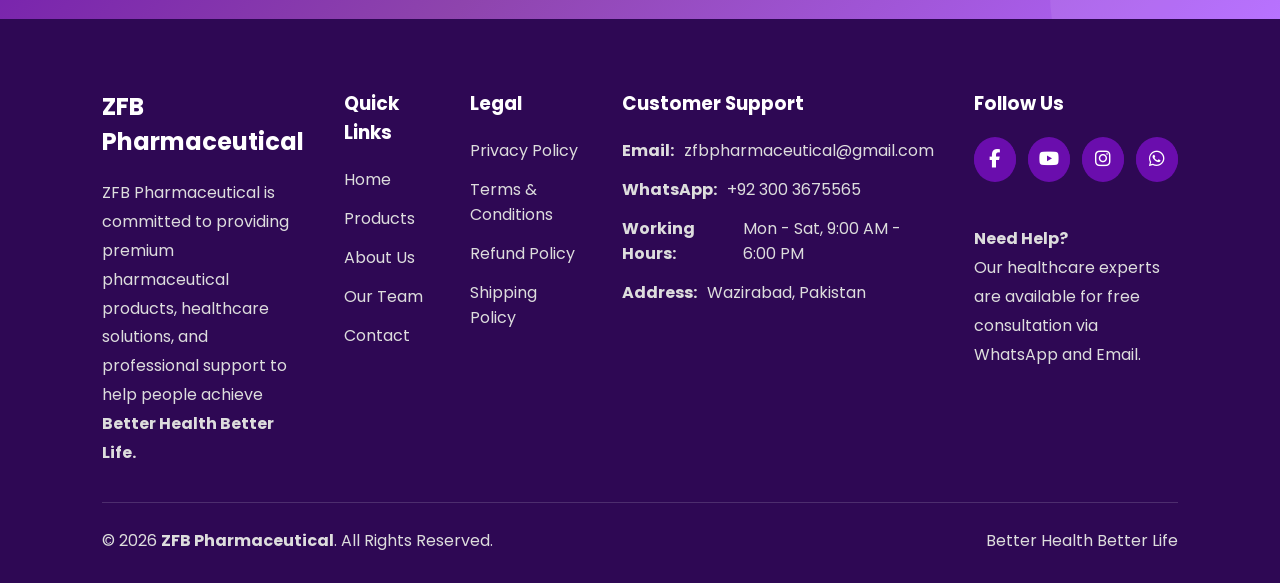
==== commit 42e262a6: "Update product currency to PKR" ====
--- a/about.html
+++ b/about.html
@@ -45,7 +45,7 @@
 
         <div class="about-image">
 
-            <img src="https://images.unsplash.com/photo-1576091160550-2173dba999ef?w=900" alt="Company">
+            <img src="/assets/aboutImage.jpg" alt="Company">
 
         </div>
 
@@ -55,7 +55,8 @@
 
             <p>
 
-                ZFB Pharmaceutical is a trusted pharmaceutical company committed to delivering high-quality medicines, healthcare
+                ZFB Pharmaceutical is a trusted pharmaceutical company committed to delivering high-quality medicines,
+                healthcare
                 solutions, wellness products, and innovative pharmaceutical services. Our experienced professionals work
                 every day to improve lives through reliable healthcare.
 
--- a/css/style.css
+++ b/css/style.css
@@ -1,13 +1,13 @@
 /*=========================================
   GOOGLE FONT & RESET
 =========================================*/
-@import url("https://fonts.googleapis.com/css2?family=Poppins:wght@300;400;500;600;700;800&display=swap");
+@import url('https://fonts.googleapis.com/css2?family=Poppins:wght@300;400;500;600;700;800&display=swap');
 
 * {
   margin: 0;
   padding: 0;
   box-sizing: border-box;
-  font-family: "Poppins", sans-serif;
+  font-family: 'Poppins', sans-serif;
 }
 
 html {
@@ -118,7 +118,7 @@
 }
 
 .nav-links a::after {
-  content: "";
+  content: '';
 
   position: absolute;
 
@@ -182,7 +182,7 @@
 
   background:
     linear-gradient(rgba(255, 255, 255, 0.7), rgba(255, 255, 255, 0.7)),
-    url("https://images.unsplash.com/photo-1579154204601-01588f351e67?auto=format&fit=crop&w=1800&q=80");
+    url('https://images.unsplash.com/photo-1579154204601-01588f351e67?auto=format&fit=crop&w=1800&q=80');
 
   background-size: cover;
 
@@ -312,7 +312,7 @@
 }
 
 .hero-image::before {
-  content: "";
+  content: '';
 
   position: absolute;
 
@@ -632,7 +632,7 @@
 
 .card:hover::before,
 .service:hover::before {
-  content: "";
+  content: '';
 
   position: absolute;
 
@@ -672,7 +672,7 @@
 }
 
 .features::before {
-  content: "";
+  content: '';
 
   position: absolute;
 
@@ -692,7 +692,7 @@
 }
 
 .services::after {
-  content: "";
+  content: '';
 
   position: absolute;
 
@@ -942,7 +942,7 @@
 }
 
 .cta::before {
-  content: "";
+  content: '';
   position: absolute;
   width: 320px;
   height: 320px;
@@ -953,7 +953,7 @@
 }
 
 .cta::after {
-  content: "";
+  content: '';
   position: absolute;
   width: 350px;
   height: 350px;
@@ -1375,6 +1375,11 @@
     margin: auto;
   }
 
+  .hero-image::before {
+    width: 420px;
+    height: 420px;
+  }
+
   .hero-buttons {
     justify-content: center;
   }
@@ -1421,6 +1426,11 @@
     width: 320px;
   }
 
+  .hero-image::before {
+    width: 320px;
+    height: 320px;
+  }
+
   .title h2 {
     font-size: 34px;
   }
@@ -1438,7 +1448,7 @@
   }
 }
 
-@media (max-width: 480px) {
+/* @media (max-width: 480px) {
   .navbar {
     padding: 15px 5%;
   }
@@ -1492,6 +1502,128 @@
 
   .social {
     justify-content: center;
+  }
+} */
+
+@media (max-width: 480px) {
+  .navbar {
+    width: 100%;
+    max-width: 100%;
+    padding: 15px 5% !important;
+    box-sizing: border-box;
+  }
+
+  .navbar .logo {
+    min-width: 0;
+    max-width: calc(100% - 50px);
+    display: flex;
+    align-items: center;
+    gap: 8px;
+    flex-shrink: 1;
+  }
+
+  .navbar .logo img {
+    width: 42px !important;
+    height: 42px !important;
+    flex-shrink: 0;
+  }
+
+  .navbar .logo h2 {
+    font-size: 24px;
+    line-height: 1;
+    white-space: nowrap;
+    margin: 0;
+  }
+
+  .menu-btn {
+    display: block;
+    flex-shrink: 0;
+    width: 30px;
+    text-align: center;
+    font-size: 25px;
+  }
+
+  section {
+    padding: 70px 5%;
+  }
+
+  .hero-content h1 {
+    font-size: 34px;
+  }
+
+  .hero-content h4 {
+    font-size: 18px;
+  }
+
+  .btn,
+  .btn2 {
+    width: 100%;
+    text-align: center;
+  }
+
+  .hero-buttons {
+    flex-direction: column;
+  }
+
+  .hero-image img {
+    width: 100% !important;
+  }
+
+  .hero-image::before {
+    width: 100%;
+    height: 100%;
+    max-width: 320px;
+    max-height: 320px;
+    aspect-ratio: 1 / 1;
+  }
+
+  .title h2 {
+    font-size: 28px;
+  }
+
+  .card,
+  .service {
+    padding: 25px;
+  }
+
+  .stats {
+    gap: 10px;
+  }
+
+  .stats .box {
+    padding: 20px;
+  }
+
+  .footer-grid {
+    text-align: center;
+  }
+
+  .social {
+    justify-content: center;
+  }
+}
+
+@media (max-width: 360px) {
+  .navbar {
+    padding: 12px 4% !important;
+  }
+
+  .navbar .logo {
+    gap: 6px;
+  }
+
+  .navbar .logo img {
+    width: 38px !important;
+    height: 38px !important;
+  }
+
+  .navbar .logo h2 {
+    font-size: 20px;
+  }
+
+  .menu-btn {
+    font-size: 23px;
+    width: 28px;
   }
 }
 
